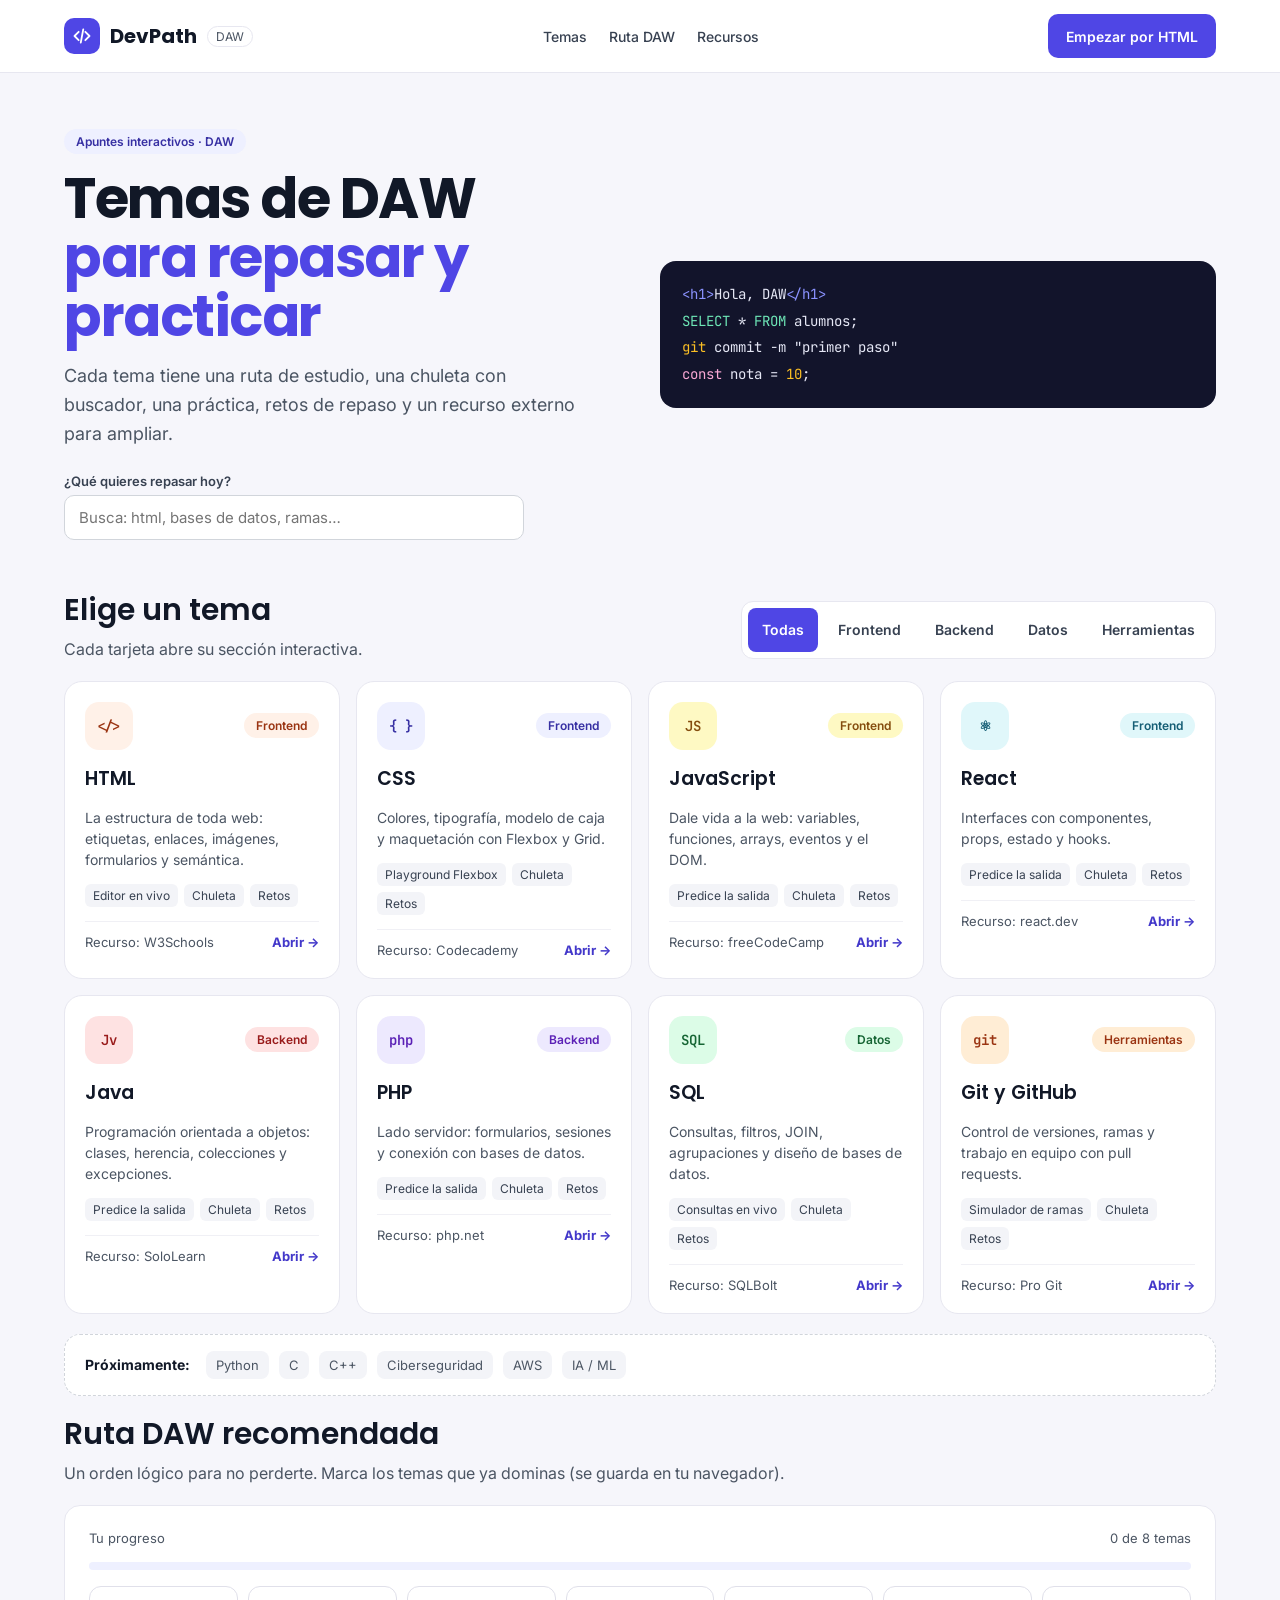
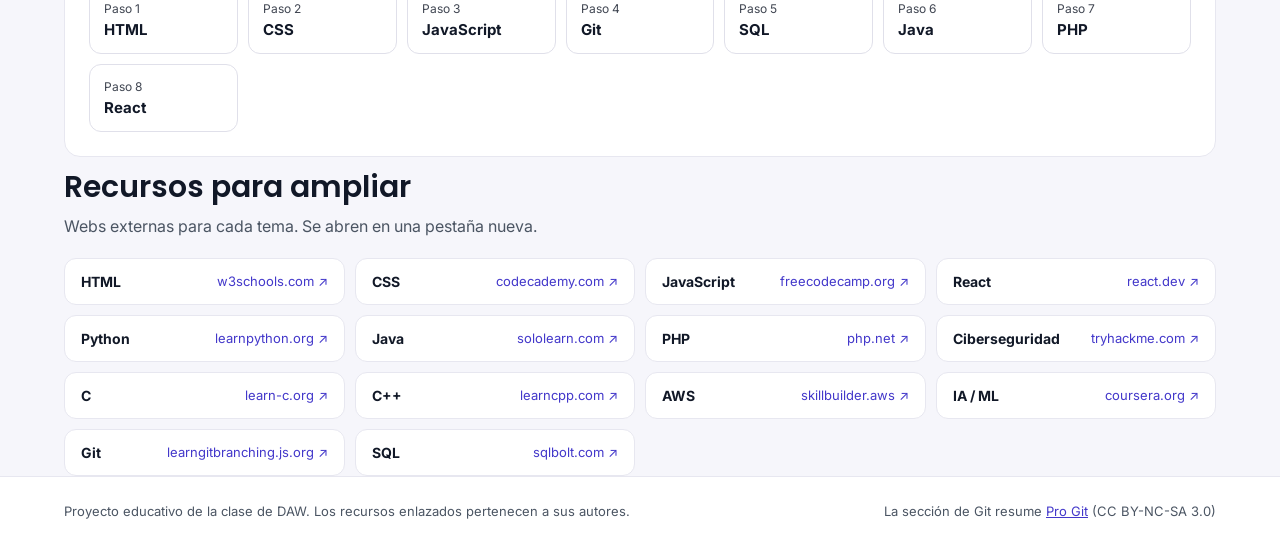
==== index.html @ 11d12ca8 "DevPath: hub de temas DAW con secciones interactivas - Portada con buscador, filtro por área, ruta D" ====
<!doctype html>
<html lang="es">
<head>
<meta charset="utf-8">
<meta name="viewport" content="width=device-width, initial-scale=1">
<title>DevPath — Temas de DAW para repasar y practicar</title>
<meta name="description" content="Apuntes interactivos de DAW: HTML, CSS, JavaScript, React, Java, PHP, SQL y Git, con chuletas, prácticas y retos.">
<link rel="preconnect" href="https://fonts.googleapis.com">
<link href="https://fonts.googleapis.com/css2?family=Poppins:wght@500;600;700&family=Inter:wght@400;500;600&family=JetBrains+Mono:wght@400;500&display=swap" rel="stylesheet">
<link rel="stylesheet" href="/styles.css">
</head>
<body>
<header class="top"><div class="wrap">
<a class="brand" href="/"><span class="logo"><svg width="20" height="20" viewBox="0 0 24 24" fill="none" stroke="#fff" stroke-width="2.2" stroke-linecap="round" stroke-linejoin="round" aria-hidden="true"><path d="M8 7l-5 5 5 5M16 7l5 5-5 5M13.5 4l-3 16"/></svg></span><b>DevPath</b><span class="chip">DAW</span></a>
<nav class="main" aria-label="Principal"><a href="#temas">Temas</a><a href="#ruta">Ruta DAW</a><a href="#recursos">Recursos</a></nav>
<a class="btn primary" href="/tema/html">Empezar por HTML</a>
</div></header>

<main>
<section class="wrap hub-hero">
<div>
<span class="pill p-indigo">Apuntes interactivos · DAW</span>
<h1>Temas de DAW<br><span>para repasar y practicar</span></h1>
<p class="lead">Cada tema tiene una ruta de estudio, una chuleta con buscador, una práctica, retos de repaso y un recurso externo para ampliar.</p>
<div class="search" style="max-width:460px;flex:none"><label for="buscar-tema">¿Qué quieres repasar hoy?</label><input id="buscar-tema" type="search" placeholder="Busca: html, bases de datos, ramas…"></div>
</div>
<div class="codecard mono" aria-hidden="true">
<div><span style="color:#8B93FF">&lt;h1&gt;</span>Hola, DAW<span style="color:#8B93FF">&lt;/h1&gt;</span></div>
<div><span style="color:#6EE7B7">SELECT</span> * <span style="color:#6EE7B7">FROM</span> alumnos;</div>
<div><span style="color:#FBBF24">git</span> commit -m "primer paso"</div>
<div><span style="color:#F9A8D4">const</span> nota = <span style="color:#FBBF24">10</span>;</div>
</div>
</section>

<section id="temas" class="wrap">
<div class="sec-head"><div><h2>Elige un tema</h2><p>Cada tarjeta abre su sección interactiva.</p></div>
<div class="seg" role="group" aria-label="Filtrar por área" id="areas"></div></div>
<div class="grid" id="topics" style="grid-template-columns:repeat(auto-fill,minmax(260px,1fr))"></div>
<p id="notopics" hidden style="color:var(--muted)">Ningún tema coincide. Prueba con otra palabra.</p>
<div class="soon"><b style="font-size:14px;margin-right:6px">Próximamente:</b><span>Python</span><span>C</span><span>C++</span><span>Ciberseguridad</span><span>AWS</span><span>IA / ML</span></div>
</section>

<section id="ruta" class="wrap">
<div class="sec-head"><div><h2>Ruta DAW recomendada</h2><p>Un orden lógico para no perderte. Marca los temas que ya dominas (se guarda en tu navegador).</p></div></div>
<div class="card" style="padding:24px;display:flex;flex-direction:column;gap:16px">
<div class="row" style="justify-content:space-between;font-size:13px;color:var(--muted)"><span>Tu progreso</span><span id="pcount"></span></div>
<div class="prog"><i id="pbar" style="background:var(--green)"></i></div>
<div class="path" id="path"></div>
</div>
</section>

<section id="recursos" class="wrap">
<div class="sec-head"><div><h2>Recursos para ampliar</h2><p>Webs externas para cada tema. Se abren en una pestaña nueva.</p></div></div>
<div class="res" id="res"></div>
</section>
</main>

<footer><div class="wrap"><span>Proyecto educativo de la clase de DAW. Los recursos enlazados pertenecen a sus autores.</span><span>La sección de Git resume <a href="https://git-scm.com/book/es/v2">Pro Git</a> (CC BY-NC-SA 3.0)</span></div></footer>
<script src="/data.js"></script>
<script src="/hub.js"></script>
</body>
</html>
---- styles.css ----
:root{--accent:#4F46E5;--ink:#111827;--muted:#4B5563;--line:#E7E7F0;--bg:#F6F6FB;--dark:#12142B;--green:#0E9F6E;--amber:#D97706}
*{box-sizing:border-box}
body{margin:0;background:var(--bg);color:var(--ink);font-family:Inter,system-ui,sans-serif}
a{color:#4338CA}a:hover{color:#312E81}
h1,h2,h3,.pop{font-family:Poppins,sans-serif}
code,pre,.mono{font-family:'JetBrains Mono',monospace}
.wrap{max-width:1200px;margin:0 auto;padding:0 24px}
section{padding-bottom:56px}
.top{background:#fff;border-bottom:1px solid var(--line);position:sticky;top:0;z-index:10}
.top .wrap{display:flex;flex-wrap:wrap;align-items:center;justify-content:space-between;gap:16px;padding-top:14px;padding-bottom:14px}
.brand{display:flex;align-items:center;gap:10px;text-decoration:none;color:var(--ink)}
.logo{width:36px;height:36px;border-radius:10px;background:var(--accent);display:flex;align-items:center;justify-content:center}
.brand b{font-family:Poppins;font-size:20px}
.chip{font-size:12px;color:var(--muted);border:1px solid var(--line);border-radius:999px;padding:2px 8px}
nav.main{display:flex;flex-wrap:wrap;gap:22px;font-size:14px;font-weight:500}
nav.main a{color:#374151;text-decoration:none}
.btn{display:inline-flex;align-items:center;gap:8px;border:0;cursor:pointer;font:600 14px Inter,sans-serif;padding:12px 18px;border-radius:10px;text-decoration:none;min-height:44px}
.btn.primary{background:var(--accent);color:#fff}
.btn.ghost{background:#fff;color:var(--ink);border:1px solid #E0E0EA}
.pill{display:inline-block;font-size:12px;font-weight:600;padding:5px 12px;border-radius:999px}
.p-indigo{background:#EEF0FF;color:#3730A3}.p-green{background:#ECFDF5;color:#065F46}.p-amber{background:#FEF3C7;color:#92400E}
.hero{display:grid;grid-template-columns:repeat(auto-fit,minmax(320px,1fr));gap:48px;align-items:center;padding-top:64px;padding-bottom:56px}
.hero h1{margin:16px 0;font-size:clamp(40px,6vw,60px);line-height:1.05;letter-spacing:-1.5px}
.hero h1 span{color:var(--accent)}
.lead{font-size:18px;line-height:1.6;color:var(--muted);max-width:520px;margin:0 0 24px}
.row{display:flex;flex-wrap:wrap;gap:12px;align-items:center}
.checks{display:flex;flex-wrap:wrap;gap:18px;font-size:14px;color:var(--muted);margin-top:22px}
.checks span::before{content:"✓ ";color:var(--green);font-weight:700}
.term{background:var(--dark);border-radius:18px;box-shadow:0 24px 48px rgba(30,27,75,.25);overflow:hidden;color:#E5E7F5}
.term .bar{display:flex;gap:8px;padding:14px 16px;border-bottom:1px solid #262A4A;align-items:center}
.term .bar i{width:12px;height:12px;border-radius:50%;display:block}
.term .bar small{margin-left:8px;color:#A5A9C8}
.term .body{padding:18px 22px;font-size:14px;line-height:1.9}
.term .p{color:#8B93FF}.term .o{color:#A5A9C8}.term .g{color:#6EE7B7}
.sec-head{display:flex;flex-wrap:wrap;align-items:flex-end;justify-content:space-between;gap:16px;margin-bottom:22px}
.sec-head h2{margin:8px 0 6px;font-size:30px;font-weight:600}
.sec-head p{margin:0;color:var(--muted)}
.seg{display:flex;flex-wrap:wrap;gap:6px;background:#fff;border:1px solid var(--line);padding:6px;border-radius:12px}
.seg button{border:0;cursor:pointer;font:600 14px Inter;padding:10px 14px;border-radius:8px;background:transparent;color:#374151;min-height:44px}
.seg button[aria-pressed=true]{background:var(--accent);color:#fff}
.grid{display:grid;gap:16px;grid-template-columns:repeat(auto-fill,minmax(220px,1fr))}
.card{background:#fff;border:1px solid var(--line);border-radius:16px;padding:20px}
a.chap{display:flex;flex-direction:column;gap:12px;text-decoration:none;color:var(--ink);min-height:210px;transition:transform .15s,box-shadow .15s}
a.chap:hover{transform:translateY(-3px);box-shadow:0 12px 28px rgba(79,70,229,.12)}
.tile{width:44px;height:44px;border-radius:12px;display:flex;align-items:center;justify-content:center;font:700 16px Poppins}
.chap h3{margin:0;font-size:17px;font-weight:600;line-height:1.3}
.chap p{margin:0;font-size:14px;line-height:1.5;color:var(--muted);flex-grow:1}
.chap .foot{display:flex;justify-content:space-between;font-size:12px;color:var(--muted);border-top:1px solid #F0F0F5;padding-top:10px}
.chap .foot b{color:#4338CA}
.stats{background:var(--dark);border-radius:20px;padding:32px;display:flex;flex-wrap:wrap;align-items:center;justify-content:space-between;gap:24px;color:#fff}
.stats .n{font:700 30px Poppins}.stats small{font-size:13px;color:#C3C6E3}
.road{position:relative;display:grid;grid-template-columns:repeat(5,minmax(0,1fr));gap:8px}
.road::before{content:"";position:absolute;left:10%;right:10%;top:21px;height:3px;background:var(--line)}
.road button{position:relative;background:transparent;border:0;cursor:pointer;display:flex;flex-direction:column;align-items:center;gap:8px;font-family:Inter;padding:0}
.road .dot{width:44px;height:44px;border-radius:50%;display:flex;align-items:center;justify-content:center;font:700 15px Poppins;background:#fff;color:var(--muted);border:2px solid #E0E0EA}
.road .done .dot{background:#ECFDF5;color:#065F46;border-color:var(--green)}
.road .on .dot{background:var(--accent);color:#fff;border-color:var(--accent);box-shadow:0 0 0 6px #E0E3FF}
.road b{font-size:14px;text-align:center}.road small{font-size:12px;color:var(--muted)}
.stage{background:var(--bg);border-radius:14px;padding:20px 24px;display:flex;flex-wrap:wrap;gap:20px;margin-top:26px}
.stage>div{flex:1 1 300px}
.stage h3{margin:0 0 6px;font-size:18px}.stage p{margin:0;color:var(--muted);line-height:1.6}
.kbd{display:inline-block;font-size:13px;background:#fff;border:1px solid #E0E0EA;color:#3730A3;padding:6px 10px;border-radius:8px;margin:0 6px 6px 0}
.sim{display:flex;flex-wrap:wrap;gap:16px}
.sim .board{flex:999 1 560px;min-width:0;display:flex;flex-direction:column;gap:16px}
.sim .actions button{font-family:'JetBrains Mono',monospace}
.b-commit{background:var(--accent);color:#fff}.b-branch{background:#ECFDF5;color:#065F46;border:1px solid #A7F3D0!important}
.b-switch{background:#EEF0FF;color:#3730A3;border:1px solid #C7CBFF!important}.b-merge{background:#FFFBEB;color:#92400E;border:1px solid #FDE68A!important}
.where{margin-left:auto;font-size:13px;color:var(--muted)}.where b{color:var(--ink)}
.canvas{overflow-x:auto;background:#FAFAFD;border:1px dashed #E0E0EA;border-radius:14px}
.canvas .inner{position:relative;height:260px}
.canvas .seg-l{position:absolute;border-radius:2px;transition:all .3s}
.canvas .cm{position:absolute;width:22px;height:22px;border-radius:50%;animation:pop .3s ease}
.canvas .tag{position:absolute;white-space:nowrap;font:500 11px 'JetBrains Mono';padding:3px 8px;border-radius:6px;transition:all .3s}
@keyframes pop{from{transform:scale(0)}to{transform:scale(1)}}
.explain{display:flex;gap:12px;background:#EEF0FF;border-radius:12px;padding:14px 16px;font-size:14px;line-height:1.6;color:#1E1B4B}
.log{flex:1 1 300px;background:var(--dark);border-radius:20px;padding:18px 20px;color:#E5E7F5}
.log small{color:#A5A9C8}
.log .lines{font-size:13px;line-height:1.9;max-height:320px;overflow-y:auto;margin-top:8px}
.search{display:flex;flex-direction:column;gap:6px;flex:0 1 340px}
.search label{font-size:13px;font-weight:600;color:#374151}
.search input{font:15px Inter;padding:12px 14px;border-radius:10px;border:1px solid #D1D5DB;background:#fff;min-height:44px}
.cmd code{font-size:14px;color:#3730A3;font-weight:500;display:block;margin-bottom:8px;cursor:pointer}
.cmd p{margin:0 0 8px;font-size:14px;color:#374151;line-height:1.5}.cmd small{font-size:12px;color:var(--muted)}
.quiz{display:flex;flex-wrap:wrap;gap:16px}
.quiz .side{flex:1 1 300px;display:flex;flex-direction:column;gap:12px}
.quiz .main{flex:2 1 460px;display:flex;flex-direction:column;gap:14px}
.prog{height:8px;background:#EEF0FF;border-radius:999px;overflow:hidden}.prog i{display:block;height:8px;background:var(--accent);border-radius:999px;transition:width .3s}
.opt{text-align:left;cursor:pointer;font:500 15px Inter;padding:14px 16px;border-radius:12px;min-height:48px;background:#fff;border:1px solid #E0E0EA;color:var(--ink);width:100%}
.opt.ok{background:#ECFDF5;border:2px solid var(--green);color:#065F46}.opt.bad{background:#FEF2F2;border:2px solid #DC2626;color:#991B1B}
.fb{display:flex;flex-wrap:wrap;gap:12px;align-items:center;justify-content:space-between;background:var(--bg);border-radius:12px;padding:14px 16px;font-size:14px}
footer{background:#fff;border-top:1px solid var(--line)}
footer .wrap{padding-top:26px;padding-bottom:26px;display:flex;flex-wrap:wrap;gap:16px;justify-content:space-between;font-size:13px;color:var(--muted)}
/* lección */
.lesson{display:flex;flex-wrap:wrap;gap:24px;align-items:flex-start;padding-top:28px;padding-bottom:56px;max-width:1240px}
.toc{flex:1 1 260px;display:flex;flex-direction:column;gap:4px;padding:18px}
.toc h4{margin:0;font-size:12px;color:var(--muted);text-transform:uppercase;letter-spacing:.6px;padding:0 8px 8px}
.toc button{display:flex;align-items:center;gap:10px;width:100%;border:0;cursor:pointer;font:500 14px Inter;padding:10px;border-radius:10px;min-height:44px;background:transparent;color:#374151;text-align:left}
.toc button[aria-current=true]{background:#EEF0FF;color:#1E1B4B;font-weight:600}
.toc .badge{flex-shrink:0;width:26px;height:26px;border-radius:50%;display:flex;align-items:center;justify-content:center;font-size:12px;font-weight:700;background:#F1F1F6;color:var(--muted)}
.toc [aria-current=true] .badge{background:var(--accent);color:#fff}.toc .ok .badge{background:var(--green);color:#fff}
.content{flex:999 1 560px;min-width:0;padding:32px;display:flex;flex-direction:column;gap:18px}
.content h1{margin:0;font-size:clamp(28px,4vw,36px);line-height:1.2}
.content>p{margin:0;font-size:17px;line-height:1.7;color:#374151}
.keys{background:var(--bg);border-radius:14px;padding:18px 20px}
.keys li{margin:6px 0;line-height:1.55}
.code{background:var(--dark);border-radius:14px;overflow:hidden}
.code .bar{display:flex;justify-content:space-between;padding:10px 16px;border-bottom:1px solid #262A4A;font-size:12px;color:#A5A9C8}
.code pre{margin:0;padding:16px 18px;font-size:14px;line-height:1.8;color:#E5E7F5;white-space:pre-wrap}
.tip{border:1px solid #FDE68A;background:#FFFBEB;border-radius:14px;padding:14px 16px;font-size:14px;line-height:1.6;color:#78350F}
.btn.done{background:#ECFDF5;color:#065F46;border:1px solid #A7F3D0}
@media(max-width:640px){.road{grid-template-columns:repeat(5,minmax(56px,1fr));overflow-x:auto}.road b{font-size:12px}.where{margin-left:0}}
/* hub y temas */
.hub-hero{display:grid;grid-template-columns:repeat(auto-fit,minmax(320px,1fr));gap:40px;align-items:center;padding-top:56px;padding-bottom:40px}
.hub-hero h1{margin:16px 0;font-size:clamp(38px,5.5vw,56px);line-height:1.05;letter-spacing:-1.5px}
.hub-hero h1 span{color:var(--accent)}
.codecard{background:var(--dark);border-radius:16px;padding:20px 22px;color:#E5E7F5;font-size:14px;line-height:1.9}
a.topic{display:flex;flex-direction:column;gap:14px;text-decoration:none;color:var(--ink);border-radius:18px;transition:transform .15s,box-shadow .15s}
a.topic:hover{transform:translateY(-3px);box-shadow:0 12px 28px rgba(79,70,229,.12)}
.topic .head{display:flex;justify-content:space-between;align-items:center}
.badge48{width:48px;height:48px;border-radius:14px;display:flex;align-items:center;justify-content:center;font:600 14px 'JetBrains Mono',monospace}
.topic h3{margin:0;font-size:19px;font-weight:600}
.topic p{margin:0;font-size:14px;line-height:1.5;color:var(--muted);min-height:42px}
.tags{display:flex;flex-wrap:wrap;gap:6px}.tags span{font-size:12px;color:#374151;background:#F3F4F8;padding:4px 8px;border-radius:6px}
.topic .foot{display:flex;justify-content:space-between;font-size:13px;border-top:1px solid #F0F0F5;padding-top:12px;color:var(--muted)}
.topic .foot b{color:#4338CA}
.soon{margin:20px 0 8px;background:#fff;border:1px dashed #D1D5DB;border-radius:16px;padding:16px 20px;display:flex;flex-wrap:wrap;gap:10px;align-items:center}
.soon span{font-size:13px;color:var(--muted);background:#F3F4F8;padding:6px 10px;border-radius:8px}
.path{display:grid;grid-template-columns:repeat(auto-fill,minmax(130px,1fr));gap:10px}
.path button{display:flex;flex-direction:column;align-items:flex-start;gap:4px;cursor:pointer;font-family:Inter;text-align:left;padding:14px;border-radius:12px;min-height:64px;background:#fff;border:1px solid #E0E0EA;color:var(--ink)}
.path button small{font-size:12px;opacity:.8}.path button b{font-size:15px}
.path button[aria-pressed=true]{background:#ECFDF5;border:2px solid var(--green);color:#065F46}
.res{display:grid;grid-template-columns:repeat(auto-fill,minmax(240px,1fr));gap:10px}
.res a{background:#fff;border:1px solid var(--line);border-radius:12px;padding:14px 16px;text-decoration:none;display:flex;justify-content:space-between;gap:10px;align-items:center}
.res a b{font-size:14px;color:var(--ink)}.res a span{font-size:13px;color:#4338CA}
.tabs{display:flex;flex-wrap:wrap;gap:4px;margin-left:auto}
.tabs a{font:600 14px Inter;padding:10px 14px;border-radius:8px;min-height:44px;display:flex;align-items:center;text-decoration:none;color:#374151}
.tabs a[aria-current=page]{background:#EEF0FF;color:#1E1B4B}
.thero{display:flex;flex-wrap:wrap;gap:28px;align-items:center;justify-content:space-between;padding:32px;border-radius:24px}
.thero .id{display:flex;gap:20px;align-items:center;flex:1 1 480px}
.badge72{width:72px;height:72px;border-radius:20px;display:flex;align-items:center;justify-content:center;font:600 20px 'JetBrains Mono',monospace;flex-shrink:0}
.thero h1{margin:6px 0;font-size:40px;line-height:1.1}
.thero p{margin:0;color:var(--muted);font-size:16px;line-height:1.6;max-width:560px}
.thero .side{display:flex;flex-direction:column;gap:10px;min-width:240px}
h2.sub{margin:0 0 16px;font-size:24px;font-weight:600}
.steps{display:grid;grid-template-columns:repeat(auto-fill,minmax(240px,1fr));gap:12px}
.steps button{display:flex;gap:12px;align-items:flex-start;cursor:pointer;font-family:Inter;padding:16px;border-radius:14px;color:var(--ink);background:#fff;border:1px solid var(--line);text-align:left}
.steps button[aria-pressed=true]{background:#ECFDF5;border:2px solid var(--green)}
.steps .n{flex-shrink:0;width:32px;height:32px;border-radius:50%;display:flex;align-items:center;justify-content:center;font-weight:700;font-size:14px;background:#EEF0FF;color:#3730A3}
.steps [aria-pressed=true] .n{background:var(--green);color:#fff}
.steps b{display:block;font-size:15px;margin-bottom:4px}.steps small{font-size:13px;color:var(--muted);line-height:1.45}
.prac{display:flex;flex-wrap:wrap;gap:16px}
.prac .ctrl{flex:1 1 300px;display:flex;flex-direction:column;gap:14px}
.prac .view{flex:2 1 460px;display:flex;flex-direction:column;gap:12px;min-width:0}
.pills{display:flex;flex-wrap:wrap;gap:6px}
.pills button{cursor:pointer;font:500 13px 'JetBrains Mono',monospace;padding:10px 12px;border-radius:8px;min-height:44px;background:#fff;color:#374151;border:1px solid #E0E0EA}
.pills button[aria-pressed=true]{background:var(--accent);color:#fff;border-color:var(--accent)}
.flexbox{background:#FAFAFD;border:1px dashed #D1D5DB;border-radius:20px;height:260px;padding:16px;display:flex;gap:12px;transition:all .2s}
.flexbox div{width:72px;border-radius:12px;color:#fff;display:flex;align-items:center;justify-content:center;font-weight:700;flex-shrink:0}
.darkpre{margin:0;background:var(--dark);color:#E5E7F5;border-radius:14px;padding:16px 18px;font-size:13px;line-height:1.8;white-space:pre-wrap}
.qbtn{text-align:left;cursor:pointer;font:13px 'JetBrains Mono',monospace;padding:12px 14px;border-radius:10px;min-height:44px;line-height:1.5;background:#fff;border:1px solid #E0E0EA;color:#374151}
.qbtn[aria-pressed=true]{background:#EEF0FF;border:2px solid var(--accent);color:#1E1B4B}
.tbl{background:#fff;border:1px solid var(--line);border-radius:16px;overflow-x:auto}
.tbl table{width:100%;border-collapse:collapse;font-size:14px}
.tbl th{text-align:left;padding:12px 16px;background:var(--bg);color:#374151;border-bottom:1px solid var(--line)}
.tbl td{padding:12px 16px;border-bottom:1px solid #F0F0F5}
.preview{background:#fff;border:1px solid var(--line);border-radius:20px;overflow:hidden}
.preview .bar{padding:10px 14px;background:var(--bg);border-bottom:1px solid var(--line);font-size:12px;color:var(--muted)}
.preview .stage{padding:28px;min-height:200px}
.editor{flex:2 1 460px;background:var(--dark);border-radius:20px;overflow:hidden;min-width:0}
.editor .bar{display:flex;justify-content:space-between;align-items:center;padding:10px 16px;border-bottom:1px solid #262A4A;font-size:12px;color:#A5A9C8}
.run{background:#34D399;color:#052E1B;border:0;border-radius:8px;padding:10px 14px;font:700 13px Inter;cursor:pointer;min-height:40px}
.out{flex:1 1 300px;display:flex;flex-direction:column;gap:10px}
.out pre{margin:0;background:var(--bg);border-radius:12px;padding:14px;font-size:14px;color:#065F46;white-space:pre-wrap}
@media(max-width:640px){.thero h1{font-size:32px}.tabs{margin-left:0}}
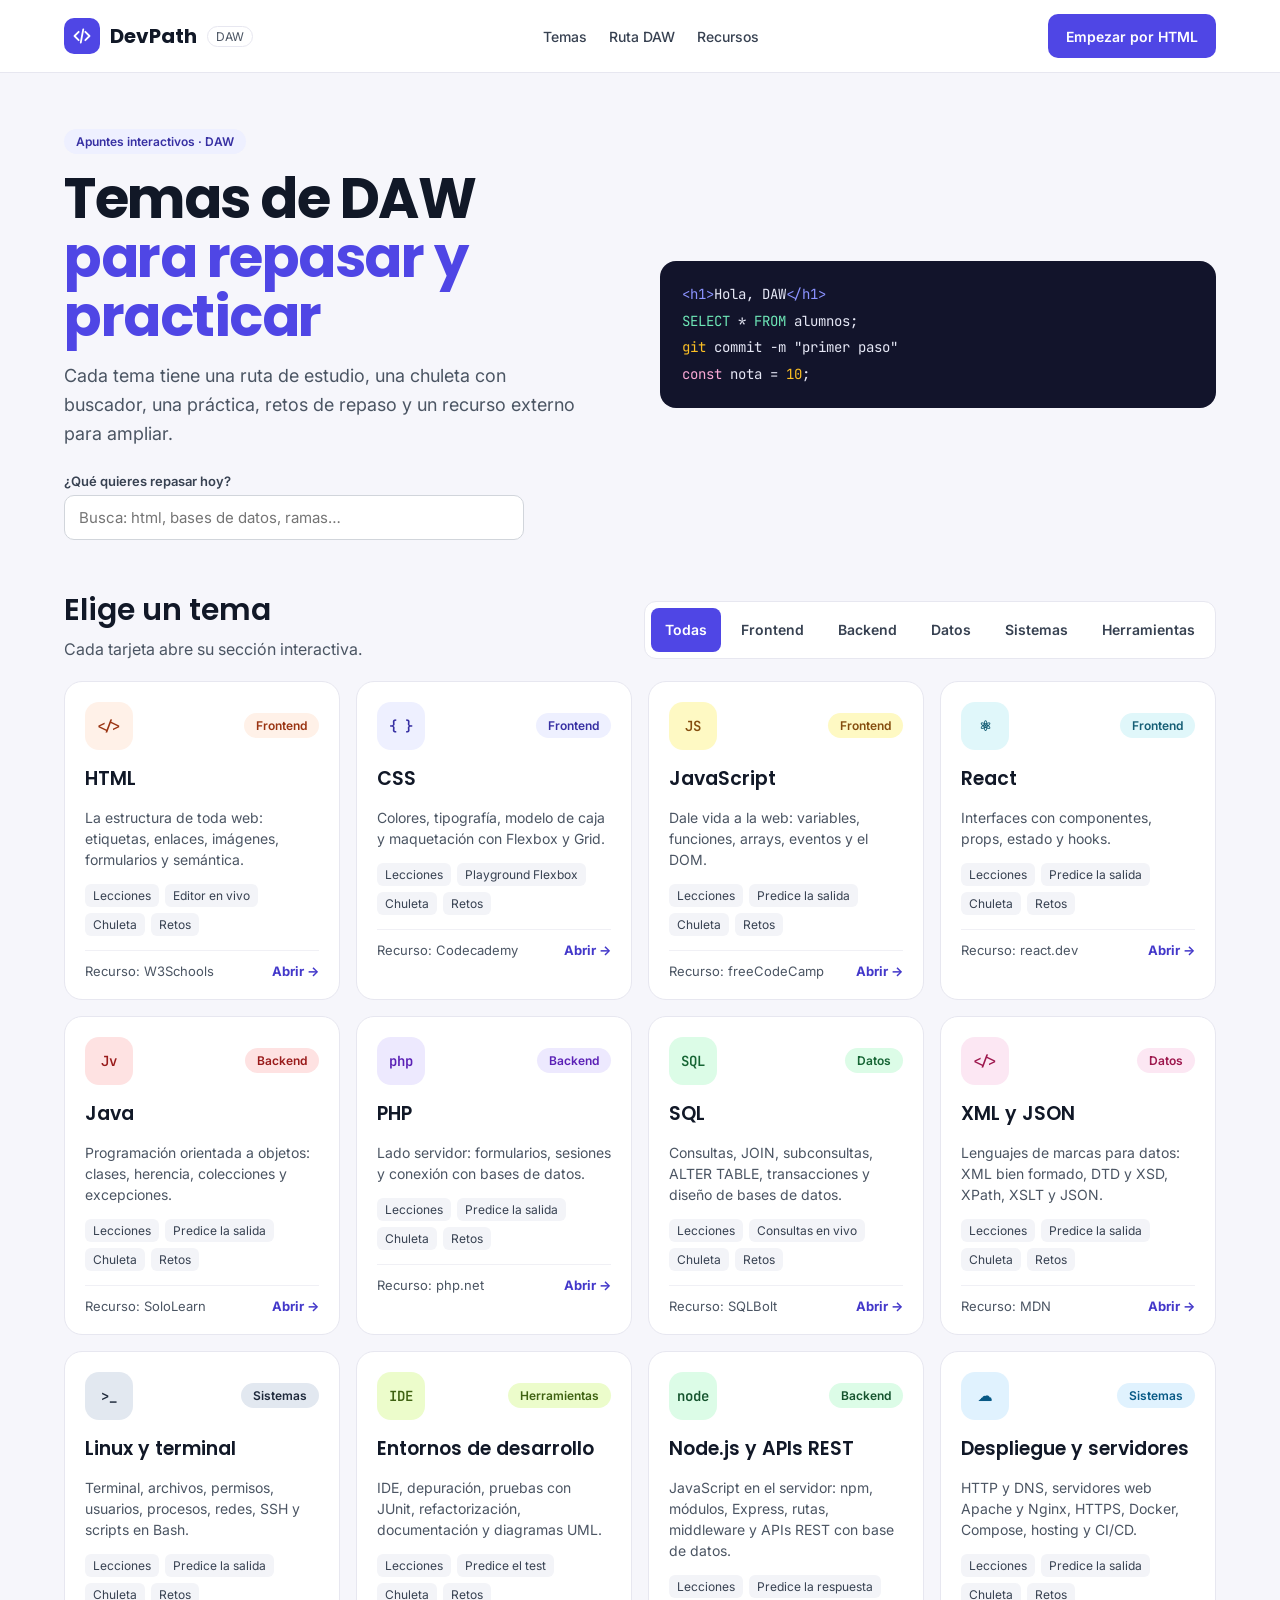
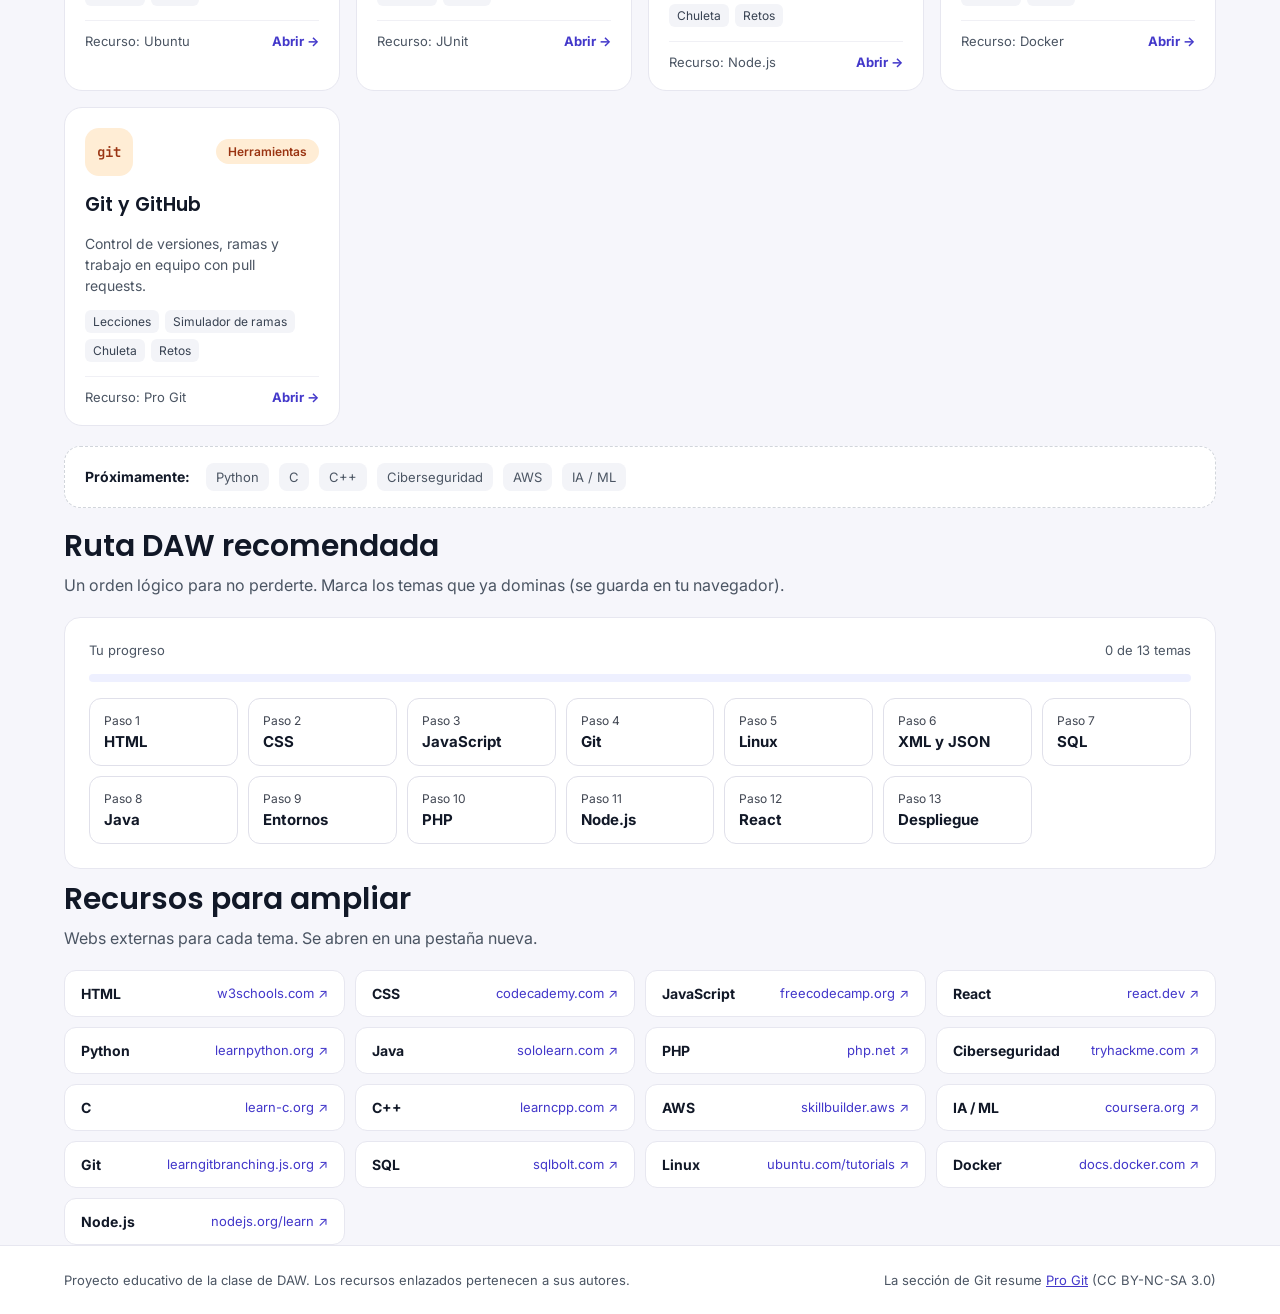
==== commit ea21cb88: "Motor de lecciones: consola JS, CSS en vivo y preguntas; CSS y JavaScript ampliados; nuevos temas Co" ====
--- a/index.html
+++ b/index.html
@@ -4,7 +4,7 @@
 <meta charset="utf-8">
 <meta name="viewport" content="width=device-width, initial-scale=1">
 <title>DevPath — Temas de DAW para repasar y practicar</title>
-<meta name="description" content="Apuntes interactivos de DAW: HTML, CSS, JavaScript, React, Java, PHP, SQL y Git, con chuletas, prácticas y retos.">
+<meta name="description" content="Apuntes interactivos de DAW: HTML, CSS, JavaScript, React, Java, PHP, SQL, Git, Linux, XML y JSON, Node.js, entornos de desarrollo y despliegue, con chuletas, prácticas y retos.">
 <link rel="preconnect" href="https://fonts.googleapis.com">
 <link href="https://fonts.googleapis.com/css2?family=Poppins:wght@500;600;700&family=Inter:wght@400;500;600&family=JetBrains+Mono:wght@400;500&display=swap" rel="stylesheet">
 <link rel="stylesheet" href="/styles.css">
@@ -57,6 +57,7 @@
 
 <footer><div class="wrap"><span>Proyecto educativo de la clase de DAW. Los recursos enlazados pertenecen a sus autores.</span><span>La sección de Git resume <a href="https://git-scm.com/book/es/v2">Pro Git</a> (CC BY-NC-SA 3.0)</span></div></footer>
 <script src="/data.js"></script>
+<script src="/temas.js"></script>
 <script src="/hub.js"></script>
 </body>
 </html>
